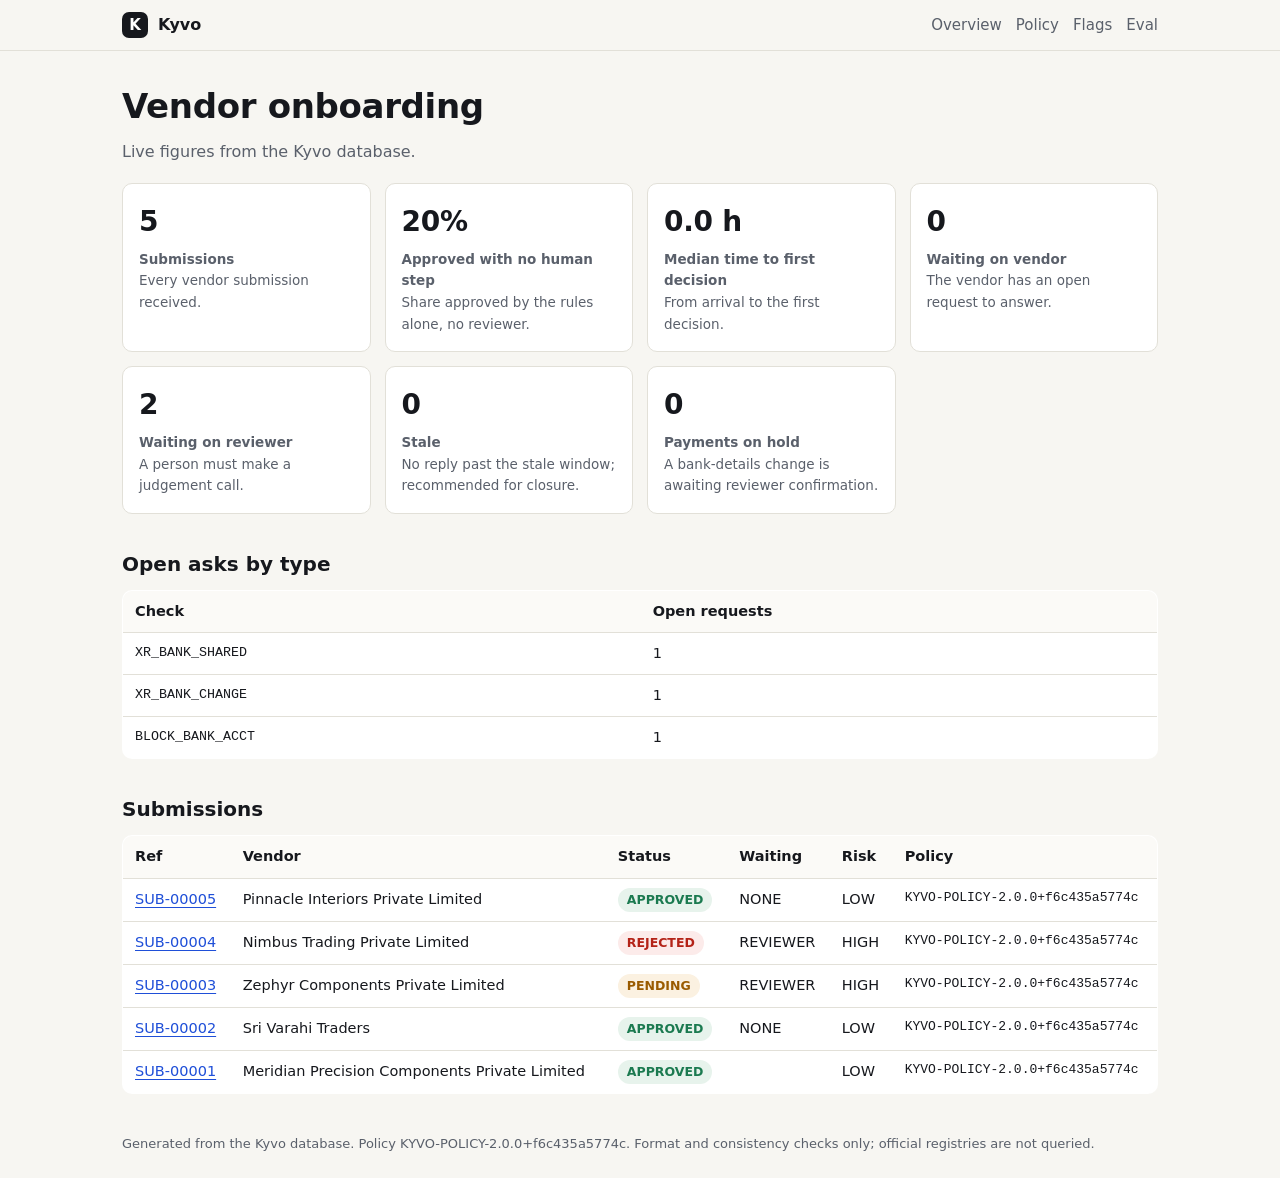
==== public/index.html @ 070193a0 "Add deployable static site (public/) and Vercel config - build_site.py generates a focused demo (one" ====
<!doctype html><html lang="en"><head><meta charset="utf-8"><meta name="viewport" content="width=device-width,initial-scale=1"><title>Kyvo report</title><link rel="stylesheet" href="style.css"></head><body><header class="top"><div class="wrap" style="display:flex;align-items:center;justify-content:space-between"><a class="brand" href="index.html"><span class="mark">K</span> Kyvo</a><nav><a href="index.html">Overview</a><a href="policy.html">Policy</a><a href="flags.html">Flags</a><a href="eval.html">Eval</a></nav></div></header><main class="wrap"><h1>Vendor onboarding</h1><p class="sub">Live figures from the Kyvo database.</p><div class="grid"><div class="card"><div class="n">5</div><div class="d"><strong>Submissions</strong><br>Every vendor submission received.</div></div><div class="card"><div class="n">20%</div><div class="d"><strong>Approved with no human step</strong><br>Share approved by the rules alone, no reviewer.</div></div><div class="card"><div class="n">0.0 h</div><div class="d"><strong>Median time to first decision</strong><br>From arrival to the first decision.</div></div><div class="card"><div class="n">0</div><div class="d"><strong>Waiting on vendor</strong><br>The vendor has an open request to answer.</div></div><div class="card"><div class="n">2</div><div class="d"><strong>Waiting on reviewer</strong><br>A person must make a judgement call.</div></div><div class="card"><div class="n">0</div><div class="d"><strong>Stale</strong><br>No reply past the stale window; recommended for closure.</div></div><div class="card"><div class="n">0</div><div class="d"><strong>Payments on hold</strong><br>A bank-details change is awaiting reviewer confirmation.</div></div></div><h2>Open asks by type</h2><table><tr><th>Check</th><th>Open requests</th></tr><tr><td class="mono">XR_BANK_SHARED</td><td>1</td></tr><tr><td class="mono">XR_BANK_CHANGE</td><td>1</td></tr><tr><td class="mono">BLOCK_BANK_ACCT</td><td>1</td></tr></table><h2>Submissions</h2><table><tr><th>Ref</th><th>Vendor</th><th>Status</th><th>Waiting</th><th>Risk</th><th>Policy</th></tr><tr><td><a href="sub/SUB-00005.html">SUB-00005</a></td><td>Pinnacle Interiors Private Limited</td><td><span class="pill APPROVED">APPROVED</span></td><td>NONE</td><td>LOW</td><td class="mono small">KYVO-POLICY-2.0.0+f6c435a5774c</td></tr><tr><td><a href="sub/SUB-00004.html">SUB-00004</a></td><td>Nimbus Trading Private Limited</td><td><span class="pill REJECTED">REJECTED</span></td><td>REVIEWER</td><td>HIGH</td><td class="mono small">KYVO-POLICY-2.0.0+f6c435a5774c</td></tr><tr><td><a href="sub/SUB-00003.html">SUB-00003</a></td><td>Zephyr Components Private Limited</td><td><span class="pill PENDING">PENDING</span></td><td>REVIEWER</td><td>HIGH</td><td class="mono small">KYVO-POLICY-2.0.0+f6c435a5774c</td></tr><tr><td><a href="sub/SUB-00002.html">SUB-00002</a></td><td>Sri Varahi Traders</td><td><span class="pill APPROVED">APPROVED</span></td><td>NONE</td><td>LOW</td><td class="mono small">KYVO-POLICY-2.0.0+f6c435a5774c</td></tr><tr><td><a href="sub/SUB-00001.html">SUB-00001</a></td><td>Meridian Precision Components Private Limited</td><td><span class="pill APPROVED">APPROVED</span></td><td></td><td>LOW</td><td class="mono small">KYVO-POLICY-2.0.0+f6c435a5774c</td></tr></table><footer>Generated from the Kyvo database. Policy KYVO-POLICY-2.0.0+f6c435a5774c. Format and consistency checks only; official registries are not queried.</footer></main></body></html>
---- public/style.css ----
:root{--bg:#F7F6F2;--surface:#FFFFFF;--ink:#16181D;--muted:#5A606B;--line:#E2E0D8;--accent:#1F4FD8;
--accent-ink:#173FAF;--ok:#1B7A50;--ok-bg:#E7F3EC;--hold:#9A5B00;--hold-bg:#FBF1E1;--no:#B42318;--no-bg:#FCEBEA;
--sans:"IBM Plex Sans",system-ui,-apple-system,"Segoe UI",Roboto,Arial,sans-serif;
--mono:"IBM Plex Mono",ui-monospace,SFMono-Regular,Menlo,Consolas,monospace;--radius:10px;--maxw:1100px}
*{box-sizing:border-box}
body{margin:0;background:var(--bg);color:var(--ink);font:400 16px/1.6 var(--sans);overflow-wrap:break-word}
a{color:var(--accent);text-underline-offset:3px}a:hover{color:var(--accent-ink)}
header.top{position:sticky;top:0;background:rgba(247,246,242,.95);border-bottom:1px solid var(--line);padding:12px 0}
.wrap{max-width:var(--maxw);margin:0 auto;padding:0 clamp(16px,4vw,32px)}
.brand{display:inline-flex;align-items:center;gap:10px;font-weight:700;text-decoration:none;color:var(--ink)}
.mark{width:26px;height:26px;border-radius:7px;background:var(--ink);color:#fff;display:grid;place-items:center;font-size:15px}
nav a{margin-left:14px;color:var(--muted);text-decoration:none;font-size:15px}nav a:hover{color:var(--ink)}
h1{font-size:clamp(24px,3.5vw,34px);margin:28px 0 6px;letter-spacing:-.01em}
h2{font-size:20px;margin:34px 0 10px}h3{font-size:16px;margin:22px 0 6px}
.sub{color:var(--muted);margin:0 0 10px}
.grid{display:grid;grid-template-columns:repeat(auto-fit,minmax(200px,1fr));gap:14px;margin:18px 0}
.card{background:var(--surface);border:1px solid var(--line);border-radius:var(--radius);padding:16px}
.card .n{font-size:28px;font-weight:700;letter-spacing:-.01em}
.card .d{color:var(--muted);font-size:13.5px;margin-top:4px}
table{width:100%;border-collapse:collapse;background:var(--surface);border:1px solid var(--line);border-radius:var(--radius);overflow:hidden;font-size:14.5px;margin:10px 0}
th,td{text-align:left;padding:9px 12px;border-bottom:1px solid var(--line);vertical-align:top}
th{background:#FBFAF7;font-weight:600}tr:last-child td{border-bottom:none}
.pill{display:inline-block;padding:2px 9px;border-radius:999px;font-size:12.5px;font-weight:600}
.APPROVED{background:var(--ok-bg);color:var(--ok)}.PENDING{background:var(--hold-bg);color:var(--hold)}
.REJECTED{background:var(--no-bg);color:var(--no)}
.mono,code{font-family:var(--mono);font-size:.92em}
.muted{color:var(--muted)}.small{font-size:13px}
footer{color:var(--muted);font-size:13px;margin:40px 0 24px}
@media(max-width:620px){nav a{margin-left:8px}}
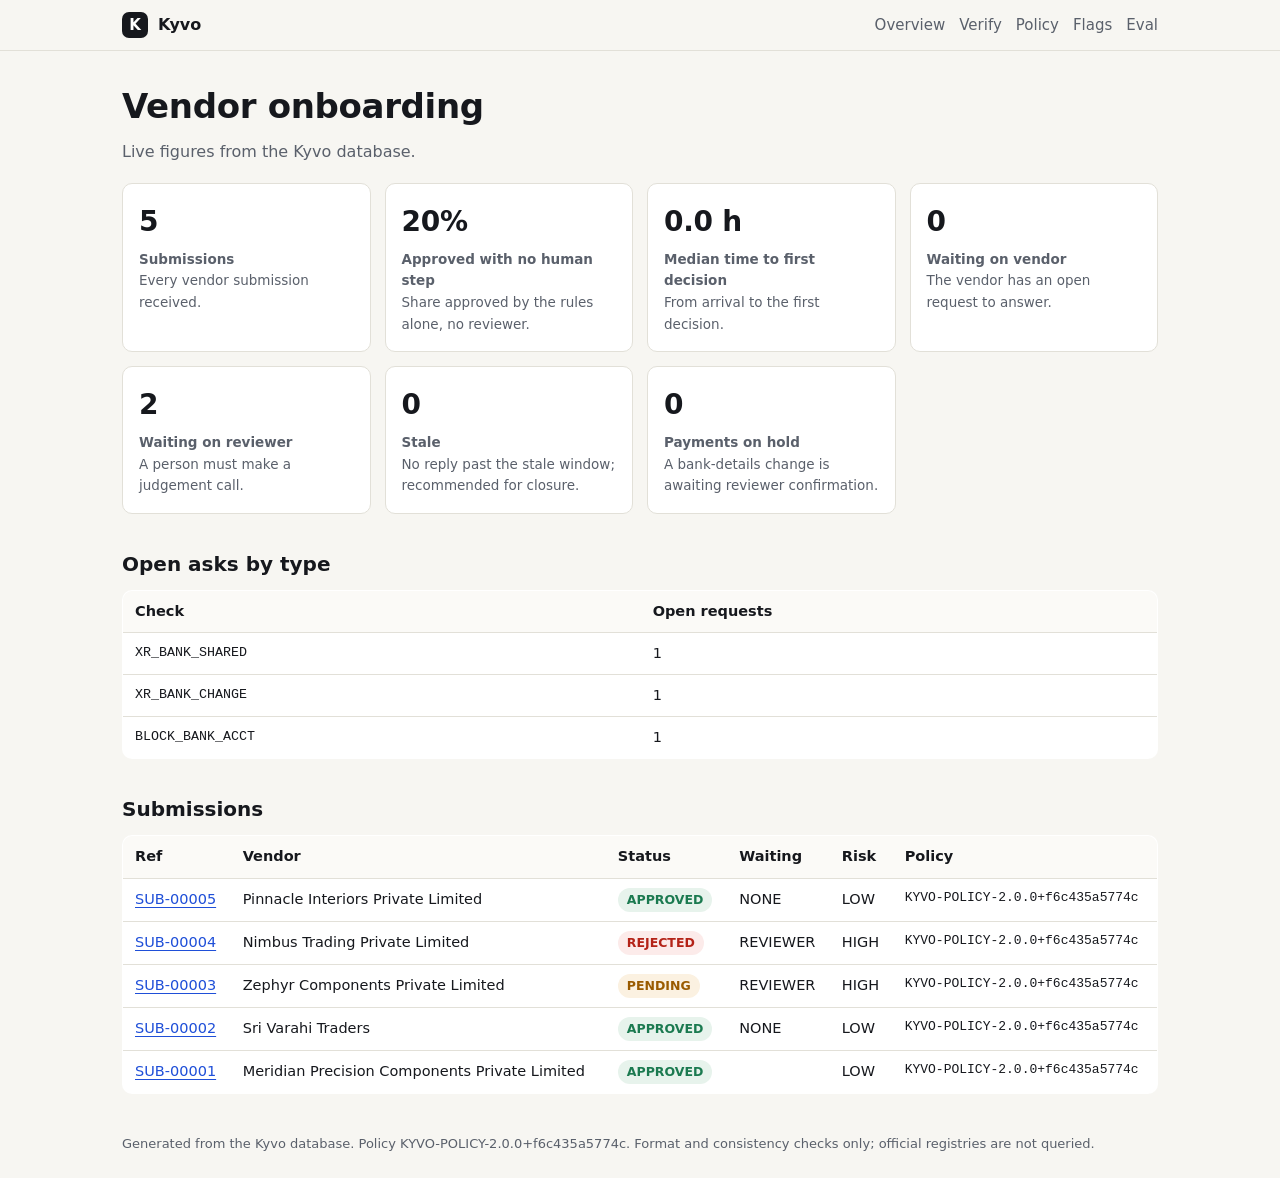
==== commit 588e9394: "Add interactive upload-and-verify feature on the live site - api/verify.py: a Vercel Python serverle" ====
--- a/public/index.html
+++ b/public/index.html
@@ -1 +1 @@
-<!doctype html><html lang="en"><head><meta charset="utf-8"><meta name="viewport" content="width=device-width,initial-scale=1"><title>Kyvo report</title><link rel="stylesheet" href="style.css"></head><body><header class="top"><div class="wrap" style="display:flex;align-items:center;justify-content:space-between"><a class="brand" href="index.html"><span class="mark">K</span> Kyvo</a><nav><a href="index.html">Overview</a><a href="policy.html">Policy</a><a href="flags.html">Flags</a><a href="eval.html">Eval</a></nav></div></header><main class="wrap"><h1>Vendor onboarding</h1><p class="sub">Live figures from the Kyvo database.</p><div class="grid"><div class="card"><div class="n">5</div><div class="d"><strong>Submissions</strong><br>Every vendor submission received.</div></div><div class="card"><div class="n">20%</div><div class="d"><strong>Approved with no human step</strong><br>Share approved by the rules alone, no reviewer.</div></div><div class="card"><div class="n">0.0 h</div><div class="d"><strong>Median time to first decision</strong><br>From arrival to the first decision.</div></div><div class="card"><div class="n">0</div><div class="d"><strong>Waiting on vendor</strong><br>The vendor has an open request to answer.</div></div><div class="card"><div class="n">2</div><div class="d"><strong>Waiting on reviewer</strong><br>A person must make a judgement call.</div></div><div class="card"><div class="n">0</div><div class="d"><strong>Stale</strong><br>No reply past the stale window; recommended for closure.</div></div><div class="card"><div class="n">0</div><div class="d"><strong>Payments on hold</strong><br>A bank-details change is awaiting reviewer confirmation.</div></div></div><h2>Open asks by type</h2><table><tr><th>Check</th><th>Open requests</th></tr><tr><td class="mono">XR_BANK_SHARED</td><td>1</td></tr><tr><td class="mono">XR_BANK_CHANGE</td><td>1</td></tr><tr><td class="mono">BLOCK_BANK_ACCT</td><td>1</td></tr></table><h2>Submissions</h2><table><tr><th>Ref</th><th>Vendor</th><th>Status</th><th>Waiting</th><th>Risk</th><th>Policy</th></tr><tr><td><a href="sub/SUB-00005.html">SUB-00005</a></td><td>Pinnacle Interiors Private Limited</td><td><span class="pill APPROVED">APPROVED</span></td><td>NONE</td><td>LOW</td><td class="mono small">KYVO-POLICY-2.0.0+f6c435a5774c</td></tr><tr><td><a href="sub/SUB-00004.html">SUB-00004</a></td><td>Nimbus Trading Private Limited</td><td><span class="pill REJECTED">REJECTED</span></td><td>REVIEWER</td><td>HIGH</td><td class="mono small">KYVO-POLICY-2.0.0+f6c435a5774c</td></tr><tr><td><a href="sub/SUB-00003.html">SUB-00003</a></td><td>Zephyr Components Private Limited</td><td><span class="pill PENDING">PENDING</span></td><td>REVIEWER</td><td>HIGH</td><td class="mono small">KYVO-POLICY-2.0.0+f6c435a5774c</td></tr><tr><td><a href="sub/SUB-00002.html">SUB-00002</a></td><td>Sri Varahi Traders</td><td><span class="pill APPROVED">APPROVED</span></td><td>NONE</td><td>LOW</td><td class="mono small">KYVO-POLICY-2.0.0+f6c435a5774c</td></tr><tr><td><a href="sub/SUB-00001.html">SUB-00001</a></td><td>Meridian Precision Components Private Limited</td><td><span class="pill APPROVED">APPROVED</span></td><td></td><td>LOW</td><td class="mono small">KYVO-POLICY-2.0.0+f6c435a5774c</td></tr></table><footer>Generated from the Kyvo database. Policy KYVO-POLICY-2.0.0+f6c435a5774c. Format and consistency checks only; official registries are not queried.</footer></main></body></html>+<!doctype html><html lang="en"><head><meta charset="utf-8"><meta name="viewport" content="width=device-width,initial-scale=1"><title>Kyvo report</title><link rel="stylesheet" href="style.css"></head><body><header class="top"><div class="wrap" style="display:flex;align-items:center;justify-content:space-between"><a class="brand" href="index.html"><span class="mark">K</span> Kyvo</a><nav><a href="index.html">Overview</a><a href="verify.html">Verify</a><a href="policy.html">Policy</a><a href="flags.html">Flags</a><a href="eval.html">Eval</a></nav></div></header><main class="wrap"><h1>Vendor onboarding</h1><p class="sub">Live figures from the Kyvo database.</p><div class="grid"><div class="card"><div class="n">5</div><div class="d"><strong>Submissions</strong><br>Every vendor submission received.</div></div><div class="card"><div class="n">20%</div><div class="d"><strong>Approved with no human step</strong><br>Share approved by the rules alone, no reviewer.</div></div><div class="card"><div class="n">0.0 h</div><div class="d"><strong>Median time to first decision</strong><br>From arrival to the first decision.</div></div><div class="card"><div class="n">0</div><div class="d"><strong>Waiting on vendor</strong><br>The vendor has an open request to answer.</div></div><div class="card"><div class="n">2</div><div class="d"><strong>Waiting on reviewer</strong><br>A person must make a judgement call.</div></div><div class="card"><div class="n">0</div><div class="d"><strong>Stale</strong><br>No reply past the stale window; recommended for closure.</div></div><div class="card"><div class="n">0</div><div class="d"><strong>Payments on hold</strong><br>A bank-details change is awaiting reviewer confirmation.</div></div></div><h2>Open asks by type</h2><table><tr><th>Check</th><th>Open requests</th></tr><tr><td class="mono">XR_BANK_SHARED</td><td>1</td></tr><tr><td class="mono">XR_BANK_CHANGE</td><td>1</td></tr><tr><td class="mono">BLOCK_BANK_ACCT</td><td>1</td></tr></table><h2>Submissions</h2><table><tr><th>Ref</th><th>Vendor</th><th>Status</th><th>Waiting</th><th>Risk</th><th>Policy</th></tr><tr><td><a href="sub/SUB-00005.html">SUB-00005</a></td><td>Pinnacle Interiors Private Limited</td><td><span class="pill APPROVED">APPROVED</span></td><td>NONE</td><td>LOW</td><td class="mono small">KYVO-POLICY-2.0.0+f6c435a5774c</td></tr><tr><td><a href="sub/SUB-00004.html">SUB-00004</a></td><td>Nimbus Trading Private Limited</td><td><span class="pill REJECTED">REJECTED</span></td><td>REVIEWER</td><td>HIGH</td><td class="mono small">KYVO-POLICY-2.0.0+f6c435a5774c</td></tr><tr><td><a href="sub/SUB-00003.html">SUB-00003</a></td><td>Zephyr Components Private Limited</td><td><span class="pill PENDING">PENDING</span></td><td>REVIEWER</td><td>HIGH</td><td class="mono small">KYVO-POLICY-2.0.0+f6c435a5774c</td></tr><tr><td><a href="sub/SUB-00002.html">SUB-00002</a></td><td>Sri Varahi Traders</td><td><span class="pill APPROVED">APPROVED</span></td><td>NONE</td><td>LOW</td><td class="mono small">KYVO-POLICY-2.0.0+f6c435a5774c</td></tr><tr><td><a href="sub/SUB-00001.html">SUB-00001</a></td><td>Meridian Precision Components Private Limited</td><td><span class="pill APPROVED">APPROVED</span></td><td></td><td>LOW</td><td class="mono small">KYVO-POLICY-2.0.0+f6c435a5774c</td></tr></table><footer>Generated from the Kyvo database. Policy KYVO-POLICY-2.0.0+f6c435a5774c. Format and consistency checks only; official registries are not queried.</footer></main></body></html>
